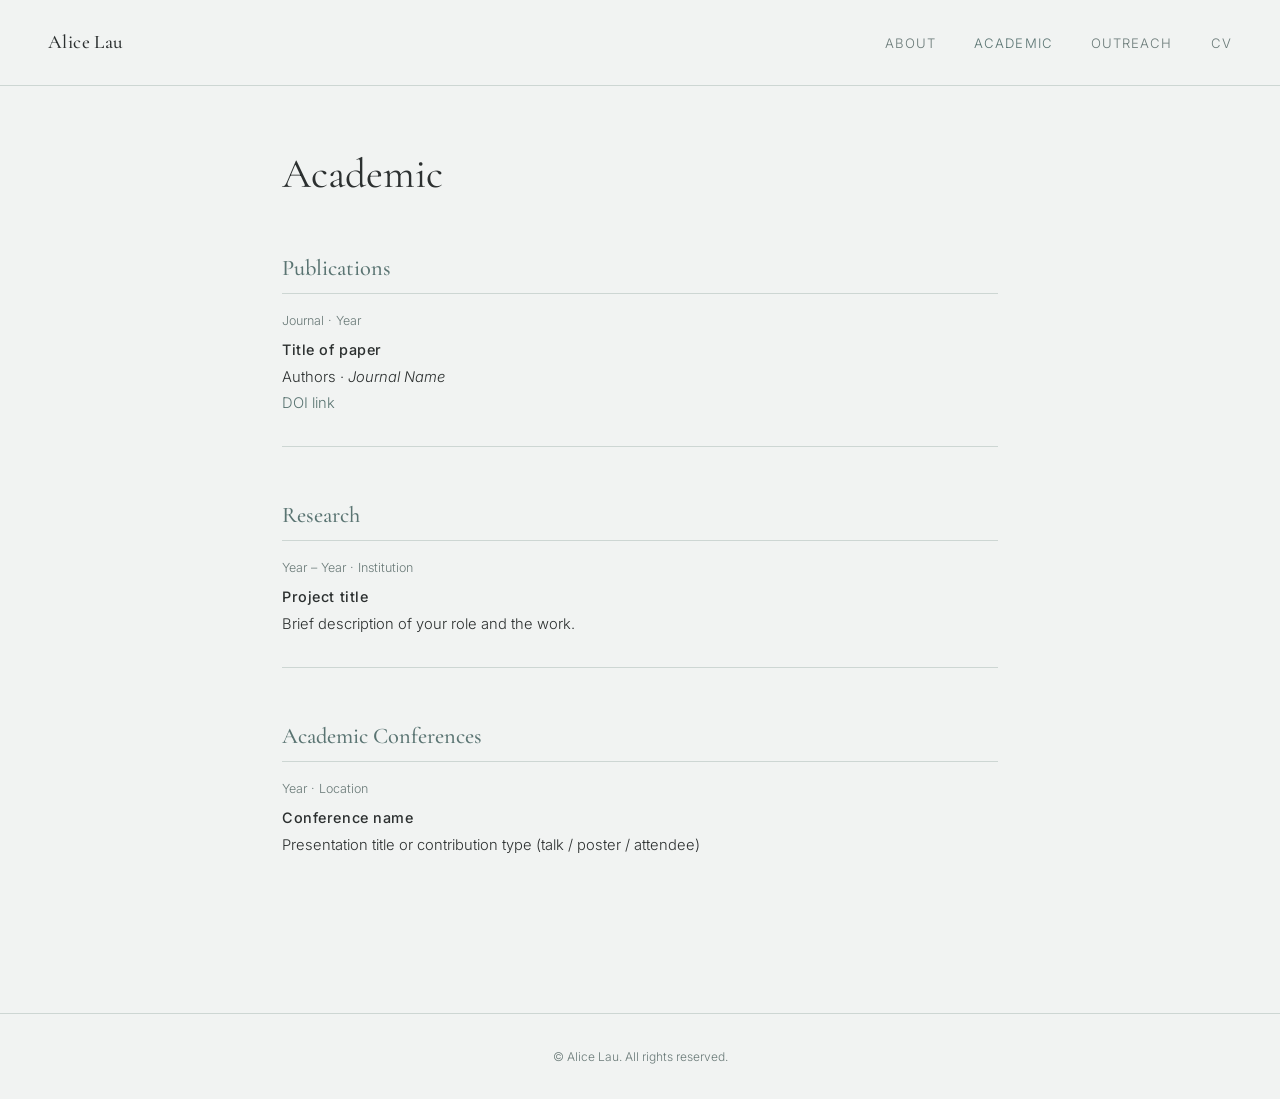
==== academic.html @ 00ac4561 "Add files via upload" ====
<!DOCTYPE html>
<html lang="en">
<head>
  <meta charset="UTF-8">
  <meta name="viewport" content="width=device-width, initial-scale=1.0">
  <title>Academic — Alice Lau</title>
  <link rel="stylesheet" href="style.css">
</head>
<body>

<nav>
  <a class="site-name" href="index.html">Alice Lau</a>
  <ul>
    <li><a href="index.html">About</a></li>
    <li><a href="academic.html" class="active">Academic</a></li>
    <li><a href="outreach.html">Outreach</a></li>
    <li><a href="cv.html">CV</a></li>
  </ul>
</nav>

<main>
  <h1>Academic</h1>

  <!-- ── PUBLICATIONS ── -->
  <h2>Publications</h2>

  <!-- Copy and paste this block for each publication -->
  <div class="entry">
    <div class="entry-meta">Journal · Year</div>
    <h3>Title of paper</h3>
    <p>Authors · <em>Journal Name</em></p>
    <p><a href="#">DOI link</a></p>
  </div>

  <!-- Add more entries here -->


  <!-- ── RESEARCH ── -->
  <h2>Research</h2>

  <!-- Copy and paste this block for each project -->
  <div class="entry">
    <div class="entry-meta">Year – Year · Institution</div>
    <h3>Project title</h3>
    <p>Brief description of your role and the work.</p>
  </div>

  <!-- Add more entries here -->


  <!-- ── CONFERENCES ── -->
  <h2>Academic Conferences</h2>

  <!-- Copy and paste this block for each conference -->
  <div class="entry">
    <div class="entry-meta">Year · Location</div>
    <h3>Conference name</h3>
    <p>Presentation title or contribution type (talk / poster / attendee)</p>
  </div>

  <!-- Add more entries here -->

</main>

<footer>© Alice Lau. All rights reserved.</footer>

</body>
</html>
---- style.css ----
@import url('https://fonts.googleapis.com/css2?family=Cormorant+Garamond:ital,wght@0,400;0,500;1,400&family=Inter:wght@300;400;500&display=swap');

*, *::before, *::after { box-sizing: border-box; margin: 0; padding: 0; }

:root {
  --bg:      #F1F3F2;
  --surface: #E6ECEA;
  --border:  #CDD6D3;
  --text:    #2C3030;
  --muted:   #6A7A78;
  --accent:  #5A7472;
}

body {
  background: var(--bg);
  color: var(--text);
  font-family: 'Inter', sans-serif;
  font-weight: 300;
  font-size: 1rem;
  line-height: 1.75;
}

/* ── NAV ── */
nav {
  display: flex;
  align-items: center;
  justify-content: space-between;
  padding: 1.6rem 3rem;
  border-bottom: 1px solid var(--border);
}

nav .site-name {
  font-family: 'Cormorant Garamond', serif;
  font-size: 1.2rem;
  font-weight: 500;
  letter-spacing: 0.02em;
  color: var(--text);
  text-decoration: none;
}

nav ul {
  list-style: none;
  display: flex;
  gap: 2.4rem;
}

nav ul a {
  font-size: 0.82rem;
  letter-spacing: 0.08em;
  text-transform: uppercase;
  color: var(--muted);
  text-decoration: none;
  transition: color 0.2s;
}

nav ul a:hover, nav ul a.active { color: var(--accent); }

/* ── LAYOUT ── */
main {
  max-width: 780px;
  margin: 0 auto;
  padding: 4rem 2rem 6rem;
}

/* ── HEADINGS ── */
h1 {
  font-family: 'Cormorant Garamond', serif;
  font-size: 2.6rem;
  font-weight: 400;
  line-height: 1.2;
  margin-bottom: 0.4rem;
}

h2 {
  font-family: 'Cormorant Garamond', serif;
  font-size: 1.4rem;
  font-weight: 500;
  color: var(--accent);
  margin: 3rem 0 1rem;
  padding-bottom: 0.4rem;
  border-bottom: 1px solid var(--border);
}

h3 {
  font-size: 0.9rem;
  font-weight: 500;
  letter-spacing: 0.04em;
  margin-bottom: 0.2rem;
}

p { margin-bottom: 1rem; color: var(--text); }

a { color: var(--accent); text-decoration: none; }
a:hover { text-decoration: underline; }

/* ── ABOUT PAGE ── */
.about-grid {
  display: grid;
  grid-template-columns: 200px 1fr;
  gap: 3rem;
  align-items: start;
  margin-top: 2rem;
}

.headshot {
  width: 100%;
  aspect-ratio: 3/4;
  object-fit: cover;
  border-radius: 2px;
  background: var(--surface);
  display: block;
}

.headshot-placeholder {
  width: 100%;
  aspect-ratio: 3/4;
  background: var(--surface);
  border: 1px dashed var(--border);
  border-radius: 2px;
  display: flex;
  align-items: center;
  justify-content: center;
  font-size: 0.75rem;
  color: var(--muted);
  text-align: center;
  padding: 1rem;
}

.intro-name { color: var(--muted); font-size: 0.82rem; letter-spacing: 0.1em; text-transform: uppercase; margin-bottom: 1.2rem; }

.links { display: flex; gap: 1.2rem; margin-top: 1.6rem; flex-wrap: wrap; }
.links a {
  font-size: 0.78rem;
  letter-spacing: 0.06em;
  text-transform: uppercase;
  color: var(--muted);
  border: 1px solid var(--border);
  padding: 0.35rem 0.8rem;
  border-radius: 2px;
  transition: border-color 0.2s, color 0.2s;
}
.links a:hover { border-color: var(--accent); color: var(--accent); text-decoration: none; }

/* ── ENTRY (pub / research / conference) ── */
.entry { margin-bottom: 1.8rem; padding-bottom: 1.8rem; border-bottom: 1px solid var(--border); }
.entry:last-child { border-bottom: none; }
.entry-meta { font-size: 0.78rem; color: var(--muted); margin-bottom: 0.3rem; }
.entry p { margin-bottom: 0; font-size: 0.92rem; }

/* ── CV ── */
.cv-section { margin-bottom: 2.4rem; }
.cv-row { display: grid; grid-template-columns: 120px 1fr; gap: 1rem; margin-bottom: 0.8rem; font-size: 0.9rem; }
.cv-year { color: var(--muted); font-size: 0.8rem; padding-top: 0.1rem; }

/* ── FOOTER ── */
footer {
  text-align: center;
  padding: 2rem;
  font-size: 0.75rem;
  color: var(--muted);
  border-top: 1px solid var(--border);
}

/* ── RESPONSIVE ── */
@media (max-width: 640px) {
  nav { padding: 1.2rem 1.4rem; flex-direction: column; gap: 1rem; }
  nav ul { gap: 1.2rem; }
  main { padding: 2.4rem 1.4rem 4rem; }
  .about-grid { grid-template-columns: 1fr; }
  .headshot, .headshot-placeholder { width: 160px; aspect-ratio: 1/1; }
  .cv-row { grid-template-columns: 1fr; gap: 0.1rem; }
  .cv-year { font-size: 0.75rem; }
}
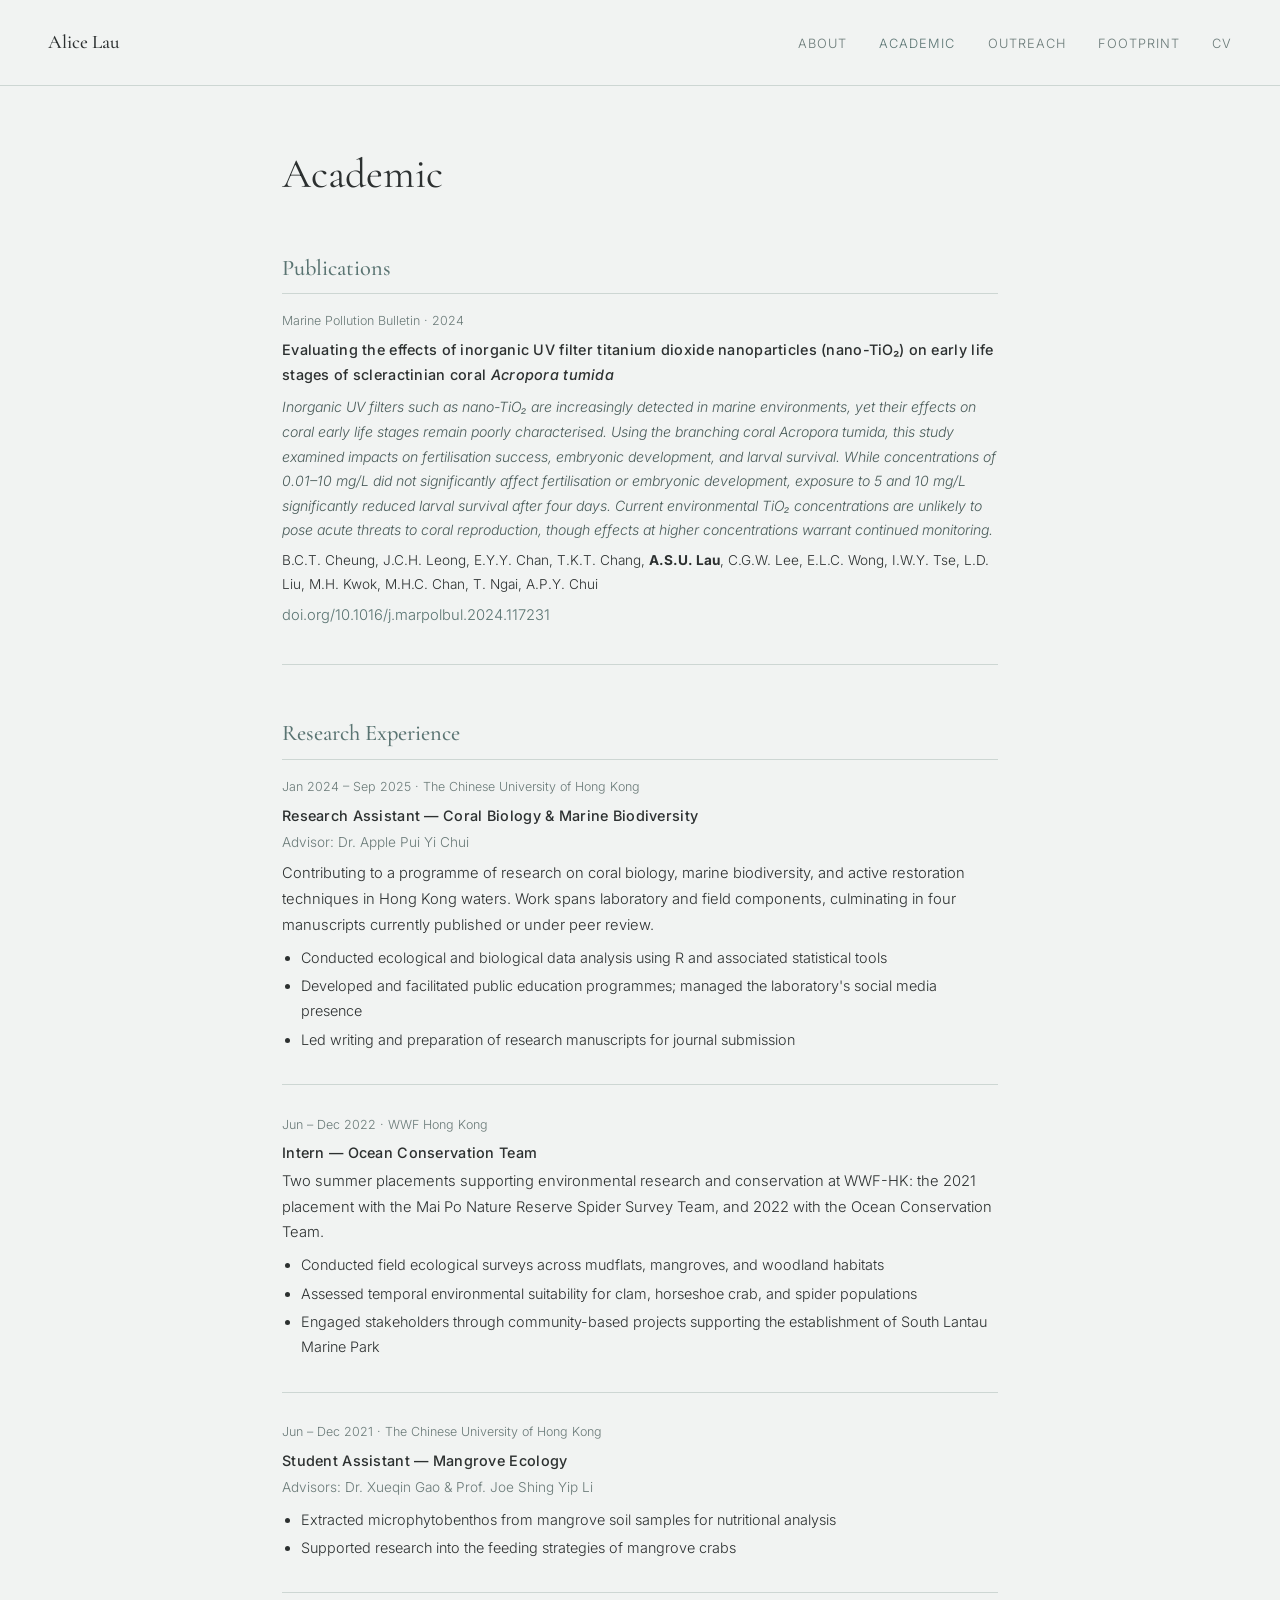
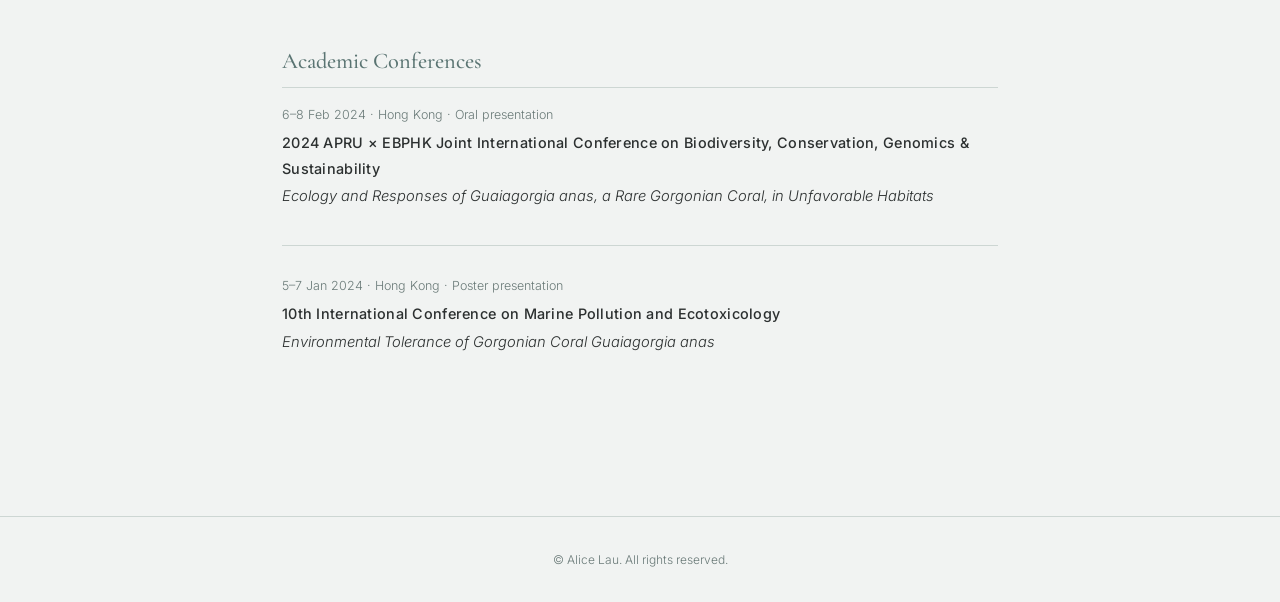
==== commit 7dda8a4d: "Add files via upload" ====
--- a/academic.html
+++ b/academic.html
@@ -7,62 +7,85 @@
   <link rel="stylesheet" href="style.css">
 </head>
 <body>
-
 <nav>
   <a class="site-name" href="index.html">Alice Lau</a>
   <ul>
     <li><a href="index.html">About</a></li>
     <li><a href="academic.html" class="active">Academic</a></li>
     <li><a href="outreach.html">Outreach</a></li>
+    <li><a href="footprint.html">Footprint</a></li>
     <li><a href="cv.html">CV</a></li>
   </ul>
 </nav>
-
 <main>
   <h1>Academic</h1>
 
-  <!-- ── PUBLICATIONS ── -->
   <h2>Publications</h2>
 
-  <!-- Copy and paste this block for each publication -->
   <div class="entry">
-    <div class="entry-meta">Journal · Year</div>
-    <h3>Title of paper</h3>
-    <p>Authors · <em>Journal Name</em></p>
-    <p><a href="#">DOI link</a></p>
+    <div class="entry-meta">Marine Pollution Bulletin · 2024</div>
+    <h3>Evaluating the effects of inorganic UV filter titanium dioxide nanoparticles (nano-TiO₂) on early life stages of scleractinian coral <em>Acropora tumida</em></h3>
+    <p style="margin-top:0.5rem; font-size:0.88rem; color:#4a5c5a; font-style:italic;">
+      Inorganic UV filters such as nano-TiO₂ are increasingly detected in marine environments, yet their effects on coral early life stages remain poorly characterised. Using the branching coral <em>Acropora tumida</em>, this study examined impacts on fertilisation success, embryonic development, and larval survival. While concentrations of 0.01–10 mg/L did not significantly affect fertilisation or embryonic development, exposure to 5 and 10 mg/L significantly reduced larval survival after four days. Current environmental TiO₂ concentrations are unlikely to pose acute threats to coral reproduction, though effects at higher concentrations warrant continued monitoring.
+    </p>
+    <p style="font-size:0.85rem;">B.C.T. Cheung, J.C.H. Leong, E.Y.Y. Chan, T.K.T. Chang, <strong>A.S.U. Lau</strong>, C.G.W. Lee, E.L.C. Wong, I.W.Y. Tse, L.D. Liu, M.H. Kwok, M.H.C. Chan, T. Ngai, A.P.Y. Chui</p>
+    <p><a href="https://doi.org/10.1016/j.marpolbul.2024.117231" target="_blank">doi.org/10.1016/j.marpolbul.2024.117231</a></p>
   </div>
 
-  <!-- Add more entries here -->
+  <!-- Add further publications here using the same .entry block -->
 
 
-  <!-- ── RESEARCH ── -->
-  <h2>Research</h2>
+  <h2>Research Experience</h2>
 
-  <!-- Copy and paste this block for each project -->
   <div class="entry">
-    <div class="entry-meta">Year – Year · Institution</div>
-    <h3>Project title</h3>
-    <p>Brief description of your role and the work.</p>
+    <div class="entry-meta">Jan 2024 – Sep 2025 · The Chinese University of Hong Kong</div>
+    <h3>Research Assistant — Coral Biology & Marine Biodiversity</h3>
+    <p style="font-size:0.85rem; color:var(--muted);">Advisor: Dr. Apple Pui Yi Chui</p>
+    <p>Contributing to a programme of research on coral biology, marine biodiversity, and active restoration techniques in Hong Kong waters. Work spans laboratory and field components, culminating in four manuscripts currently published or under peer review.</p>
+    <ul>
+      <li>Conducted ecological and biological data analysis using R and associated statistical tools</li>
+      <li>Developed and facilitated public education programmes; managed the laboratory's social media presence</li>
+      <li>Led writing and preparation of research manuscripts for journal submission</li>
+    </ul>
   </div>
 
-  <!-- Add more entries here -->
+  <div class="entry">
+    <div class="entry-meta">Jun – Dec 2022 · WWF Hong Kong</div>
+    <h3>Intern — Ocean Conservation Team</h3>
+    <p>Two summer placements supporting environmental research and conservation at WWF-HK: the 2021 placement with the Mai Po Nature Reserve Spider Survey Team, and 2022 with the Ocean Conservation Team.</p>
+    <ul>
+      <li>Conducted field ecological surveys across mudflats, mangroves, and woodland habitats</li>
+      <li>Assessed temporal environmental suitability for clam, horseshoe crab, and spider populations</li>
+      <li>Engaged stakeholders through community-based projects supporting the establishment of South Lantau Marine Park</li>
+    </ul>
+  </div>
+
+  <div class="entry">
+    <div class="entry-meta">Jun – Dec 2021 · The Chinese University of Hong Kong</div>
+    <h3>Student Assistant — Mangrove Ecology</h3>
+    <p style="font-size:0.85rem; color:var(--muted);">Advisors: Dr. Xueqin Gao &amp; Prof. Joe Shing Yip Li</p>
+    <ul>
+      <li>Extracted microphytobenthos from mangrove soil samples for nutritional analysis</li>
+      <li>Supported research into the feeding strategies of mangrove crabs</li>
+    </ul>
+  </div>
 
 
-  <!-- ── CONFERENCES ── -->
   <h2>Academic Conferences</h2>
 
-  <!-- Copy and paste this block for each conference -->
   <div class="entry">
-    <div class="entry-meta">Year · Location</div>
-    <h3>Conference name</h3>
-    <p>Presentation title or contribution type (talk / poster / attendee)</p>
+    <div class="entry-meta">6–8 Feb 2024 · Hong Kong · Oral presentation</div>
+    <h3>2024 APRU × EBPHK Joint International Conference on Biodiversity, Conservation, Genomics & Sustainability</h3>
+    <p><em>Ecology and Responses of Guaiagorgia anas, a Rare Gorgonian Coral, in Unfavorable Habitats</em></p>
   </div>
 
-  <!-- Add more entries here -->
+  <div class="entry">
+    <div class="entry-meta">5–7 Jan 2024 · Hong Kong · Poster presentation</div>
+    <h3>10th International Conference on Marine Pollution and Ecotoxicology</h3>
+    <p><em>Environmental Tolerance of Gorgonian Coral Guaiagorgia anas</em></p>
+  </div>
 
 </main>
-
 <footer>© Alice Lau. All rights reserved.</footer>
-
 </body>
 </html>
--- a/style.css
+++ b/style.css
@@ -11,163 +11,65 @@
   --accent:  #5A7472;
 }
 
-body {
-  background: var(--bg);
-  color: var(--text);
-  font-family: 'Inter', sans-serif;
-  font-weight: 300;
-  font-size: 1rem;
-  line-height: 1.75;
-}
+body { background: var(--bg); color: var(--text); font-family: 'Inter', sans-serif; font-weight: 300; font-size: 1rem; line-height: 1.75; }
 
-/* ── NAV ── */
-nav {
-  display: flex;
-  align-items: center;
-  justify-content: space-between;
-  padding: 1.6rem 3rem;
-  border-bottom: 1px solid var(--border);
-}
-
-nav .site-name {
-  font-family: 'Cormorant Garamond', serif;
-  font-size: 1.2rem;
-  font-weight: 500;
-  letter-spacing: 0.02em;
-  color: var(--text);
-  text-decoration: none;
-}
-
-nav ul {
-  list-style: none;
-  display: flex;
-  gap: 2.4rem;
-}
-
-nav ul a {
-  font-size: 0.82rem;
-  letter-spacing: 0.08em;
-  text-transform: uppercase;
-  color: var(--muted);
-  text-decoration: none;
-  transition: color 0.2s;
-}
-
+nav { display: flex; align-items: center; justify-content: space-between; padding: 1.6rem 3rem; border-bottom: 1px solid var(--border); }
+nav .site-name { font-family: 'Cormorant Garamond', serif; font-size: 1.2rem; font-weight: 500; color: var(--text); text-decoration: none; }
+nav ul { list-style: none; display: flex; gap: 2rem; }
+nav ul a { font-size: 0.8rem; letter-spacing: 0.08em; text-transform: uppercase; color: var(--muted); text-decoration: none; transition: color 0.2s; }
 nav ul a:hover, nav ul a.active { color: var(--accent); }
 
-/* ── LAYOUT ── */
-main {
-  max-width: 780px;
-  margin: 0 auto;
-  padding: 4rem 2rem 6rem;
-}
+main { max-width: 780px; margin: 0 auto; padding: 4rem 2rem 6rem; }
 
-/* ── HEADINGS ── */
-h1 {
-  font-family: 'Cormorant Garamond', serif;
-  font-size: 2.6rem;
-  font-weight: 400;
-  line-height: 1.2;
-  margin-bottom: 0.4rem;
-}
-
-h2 {
-  font-family: 'Cormorant Garamond', serif;
-  font-size: 1.4rem;
-  font-weight: 500;
-  color: var(--accent);
-  margin: 3rem 0 1rem;
-  padding-bottom: 0.4rem;
-  border-bottom: 1px solid var(--border);
-}
-
-h3 {
-  font-size: 0.9rem;
-  font-weight: 500;
-  letter-spacing: 0.04em;
-  margin-bottom: 0.2rem;
-}
-
-p { margin-bottom: 1rem; color: var(--text); }
-
+h1 { font-family: 'Cormorant Garamond', serif; font-size: 2.6rem; font-weight: 400; line-height: 1.2; margin-bottom: 0.4rem; }
+h2 { font-family: 'Cormorant Garamond', serif; font-size: 1.4rem; font-weight: 500; color: var(--accent); margin: 3rem 0 1rem; padding-bottom: 0.4rem; border-bottom: 1px solid var(--border); }
+h3 { font-size: 0.9rem; font-weight: 500; letter-spacing: 0.02em; margin-bottom: 0.2rem; }
+p { margin-bottom: 1rem; }
 a { color: var(--accent); text-decoration: none; }
 a:hover { text-decoration: underline; }
 
-/* ── ABOUT PAGE ── */
-.about-grid {
-  display: grid;
-  grid-template-columns: 200px 1fr;
-  gap: 3rem;
-  align-items: start;
-  margin-top: 2rem;
-}
-
-.headshot {
-  width: 100%;
-  aspect-ratio: 3/4;
-  object-fit: cover;
-  border-radius: 2px;
-  background: var(--surface);
-  display: block;
-}
-
-.headshot-placeholder {
-  width: 100%;
-  aspect-ratio: 3/4;
-  background: var(--surface);
-  border: 1px dashed var(--border);
-  border-radius: 2px;
-  display: flex;
-  align-items: center;
-  justify-content: center;
-  font-size: 0.75rem;
-  color: var(--muted);
-  text-align: center;
-  padding: 1rem;
-}
-
+.about-grid { display: grid; grid-template-columns: 200px 1fr; gap: 3rem; align-items: start; margin-top: 2rem; }
+.headshot { width: 100%; aspect-ratio: 3/4; object-fit: cover; border-radius: 2px; display: block; }
+.headshot-placeholder { width: 100%; aspect-ratio: 3/4; background: var(--surface); border: 1px dashed var(--border); border-radius: 2px; display: flex; align-items: center; justify-content: center; font-size: 0.75rem; color: var(--muted); text-align: center; padding: 1rem; }
 .intro-name { color: var(--muted); font-size: 0.82rem; letter-spacing: 0.1em; text-transform: uppercase; margin-bottom: 1.2rem; }
-
 .links { display: flex; gap: 1.2rem; margin-top: 1.6rem; flex-wrap: wrap; }
-.links a {
-  font-size: 0.78rem;
-  letter-spacing: 0.06em;
-  text-transform: uppercase;
-  color: var(--muted);
-  border: 1px solid var(--border);
-  padding: 0.35rem 0.8rem;
-  border-radius: 2px;
-  transition: border-color 0.2s, color 0.2s;
-}
+.links a { font-size: 0.78rem; letter-spacing: 0.06em; text-transform: uppercase; color: var(--muted); border: 1px solid var(--border); padding: 0.35rem 0.8rem; border-radius: 2px; transition: border-color 0.2s, color 0.2s; }
 .links a:hover { border-color: var(--accent); color: var(--accent); text-decoration: none; }
 
-/* ── ENTRY (pub / research / conference) ── */
 .entry { margin-bottom: 1.8rem; padding-bottom: 1.8rem; border-bottom: 1px solid var(--border); }
 .entry:last-child { border-bottom: none; }
 .entry-meta { font-size: 0.78rem; color: var(--muted); margin-bottom: 0.3rem; }
-.entry p { margin-bottom: 0; font-size: 0.92rem; }
+.entry p { margin-bottom: 0.4rem; font-size: 0.92rem; }
+.entry ul { margin: 0.4rem 0 0 1.2rem; font-size: 0.9rem; }
+.entry ul li { margin-bottom: 0.2rem; }
 
-/* ── CV ── */
 .cv-section { margin-bottom: 2.4rem; }
-.cv-row { display: grid; grid-template-columns: 120px 1fr; gap: 1rem; margin-bottom: 0.8rem; font-size: 0.9rem; }
-.cv-year { color: var(--muted); font-size: 0.8rem; padding-top: 0.1rem; }
+.cv-row { display: grid; grid-template-columns: 140px 1fr; gap: 1rem; margin-bottom: 1.2rem; font-size: 0.9rem; }
+.cv-year { color: var(--muted); font-size: 0.78rem; padding-top: 0.15rem; line-height: 1.5; }
+.cv-row h3 { margin-bottom: 0.1rem; }
+.cv-row p { margin-bottom: 0.2rem; font-size: 0.88rem; }
+.cv-row ul { margin: 0.3rem 0 0 1.1rem; font-size: 0.87rem; }
+.cv-row ul li { margin-bottom: 0.15rem; }
 
-/* ── FOOTER ── */
-footer {
-  text-align: center;
-  padding: 2rem;
-  font-size: 0.75rem;
-  color: var(--muted);
-  border-top: 1px solid var(--border);
-}
+/* MAP PAGE */
+.map-intro { margin-bottom: 2rem; font-size: 0.95rem; }
+#map { width: 100%; height: 520px; border-radius: 2px; border: 1px solid var(--border); }
+.leaflet-popup-content-wrapper { border-radius: 2px; font-family: 'Inter', sans-serif; font-size: 0.82rem; color: var(--text); }
+.leaflet-popup-tip { background: white; }
+.popup-title { font-weight: 500; font-size: 0.88rem; margin-bottom: 0.3rem; }
+.popup-items { list-style: none; padding: 0; }
+.popup-items li { padding: 0.15rem 0; border-top: 1px solid var(--border); }
+.popup-items li:first-child { border-top: none; }
+.popup-tag { display: inline-block; font-size: 0.7rem; background: var(--surface); color: var(--muted); padding: 0.1rem 0.4rem; border-radius: 2px; margin-right: 0.3rem; vertical-align: middle; }
 
-/* ── RESPONSIVE ── */
+footer { text-align: center; padding: 2rem; font-size: 0.75rem; color: var(--muted); border-top: 1px solid var(--border); }
+
 @media (max-width: 640px) {
   nav { padding: 1.2rem 1.4rem; flex-direction: column; gap: 1rem; }
-  nav ul { gap: 1.2rem; }
+  nav ul { gap: 1rem; flex-wrap: wrap; justify-content: center; }
   main { padding: 2.4rem 1.4rem 4rem; }
   .about-grid { grid-template-columns: 1fr; }
   .headshot, .headshot-placeholder { width: 160px; aspect-ratio: 1/1; }
   .cv-row { grid-template-columns: 1fr; gap: 0.1rem; }
-  .cv-year { font-size: 0.75rem; }
+  #map { height: 380px; }
 }
